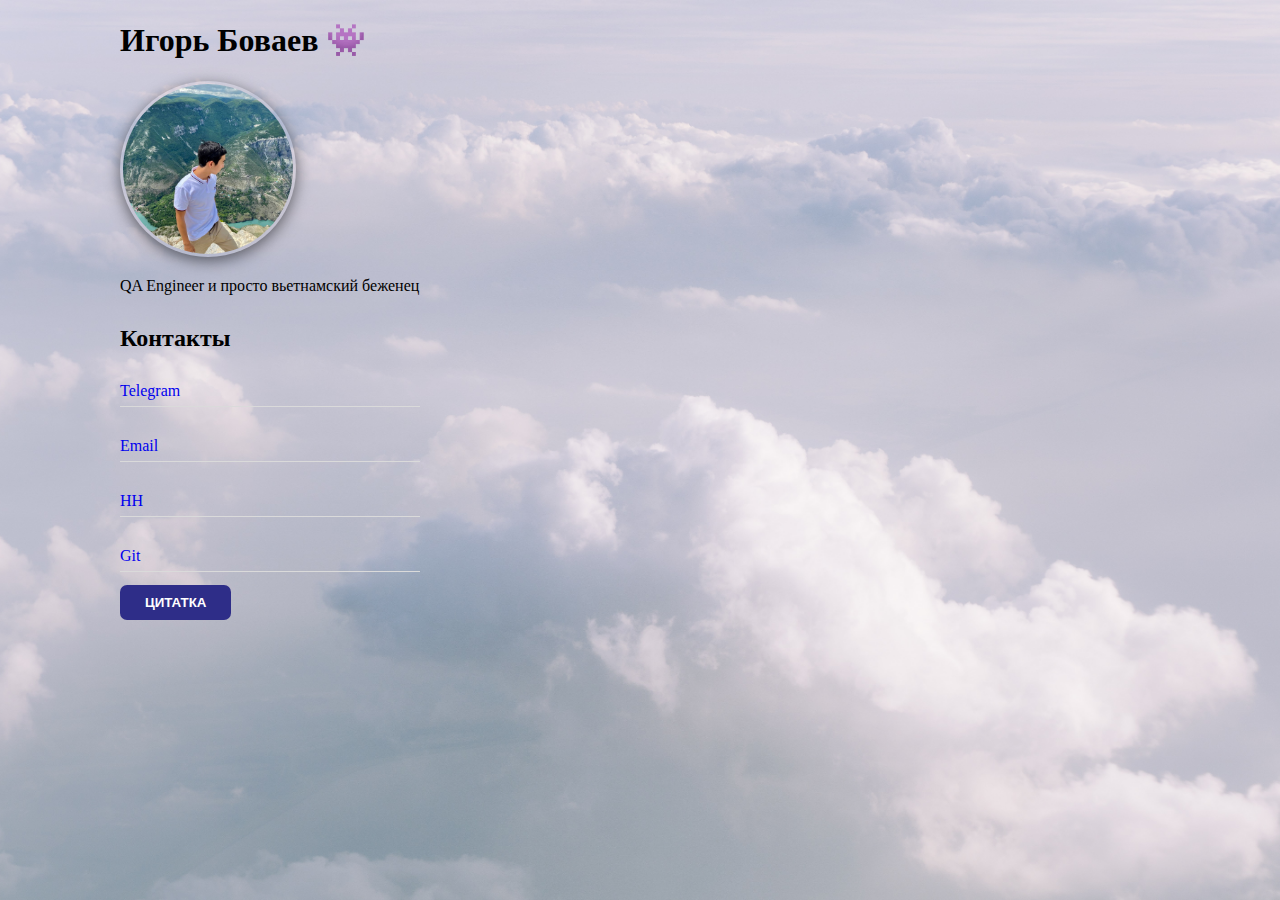
==== index.html @ 06fd717e "Add files via upload" ====
<!DOCTYPE html>
<html>
<head> 
	<meta http-equiv="Content-Type" content="text/html; charset=utf-8">
	<title>Igor Bovaev</title>
	<link rel="stylesheet" href="main.css">
	<link rel="shortcut icon" type="image/x-icon" href="favicon.ico">
</head>

<body class="container">

		<h1>Игорь Боваев 👾</h1>

		<div class="item">
			<img class="photo" src="me2.png" width="170" height="170" alt="Фото">
		</div>

			<p>QA Engineer и просто вьетнамский беженец</p>

			<h2>Контакты</h2>

			<div class="contacts">

				<a href="http://t.me/kidneyshot">Telegram</a> 
				<br>
				<a href="mailto:bovaev.i@yandex.ru">Email</a>
				<br>
				<a href="https://hh.ru/resume/56a37b03ff0afbaf2a0039ed1f335a79665246">HH</a>
				<br>
				<a href="https://github.com/qabovaev">Git</a>
			</div>
				<style type="text/css"> 
  button[name="run_script"] { 
    border: none;
    border-radius: 7px;
    padding: 10px 25px;
    background: #2e2d88;
    cursor: pointer;
    text-transform: uppercase;
    font-weight: bold;
    color: white;
  }
  button[name="run_script"]:hover { 
    background: #796878
  } 
</style>
<button type="button" name="run_script">Цитатка</button>
				<script type="text/javascript" src="js.js"></script>

</body>

</html>
---- main.css ----
<style>
@import url('https://fonts.googleapis.com/css2?family=Montserrat&display=swap');
</style>

body {
  font-family: Montserrat, sans-serif;
}
body {
  background-image: url("back.jpg");
  background-repeat: no-repeat;
  background-position: center center;
  background-attachment: fixed;
  background-size: cover;
}

.container {
  padding: 0 40px;
  margin-left: 80px;
}

a {
  display: block;
  text-decoration:none;
  margin-bottom: 1.2em;
  position: relative;
}

 
a:hover {
  color:  #796878;
}

a::after {
  content: '';
  position: absolute;
  left: 0;
  right: 0;
  transform: translateY(1.5em);
  border-bottom: 1px solid #dadada;
  width: 300px;
}

h1 {
  font-size: 2em;
}

h2 {
  font-size: 1.5em;
  margin: 1.25em 0;
}

.photo {
  border-radius: 100px;
 
  border: 3px solid transparent;
 
  box-shadow: 0 4px 15px 0px rgba(0, 0, 0, 0.52);
  object-fit: cover;
}

.photo:hover {
  border: 3px solid #796878;
}
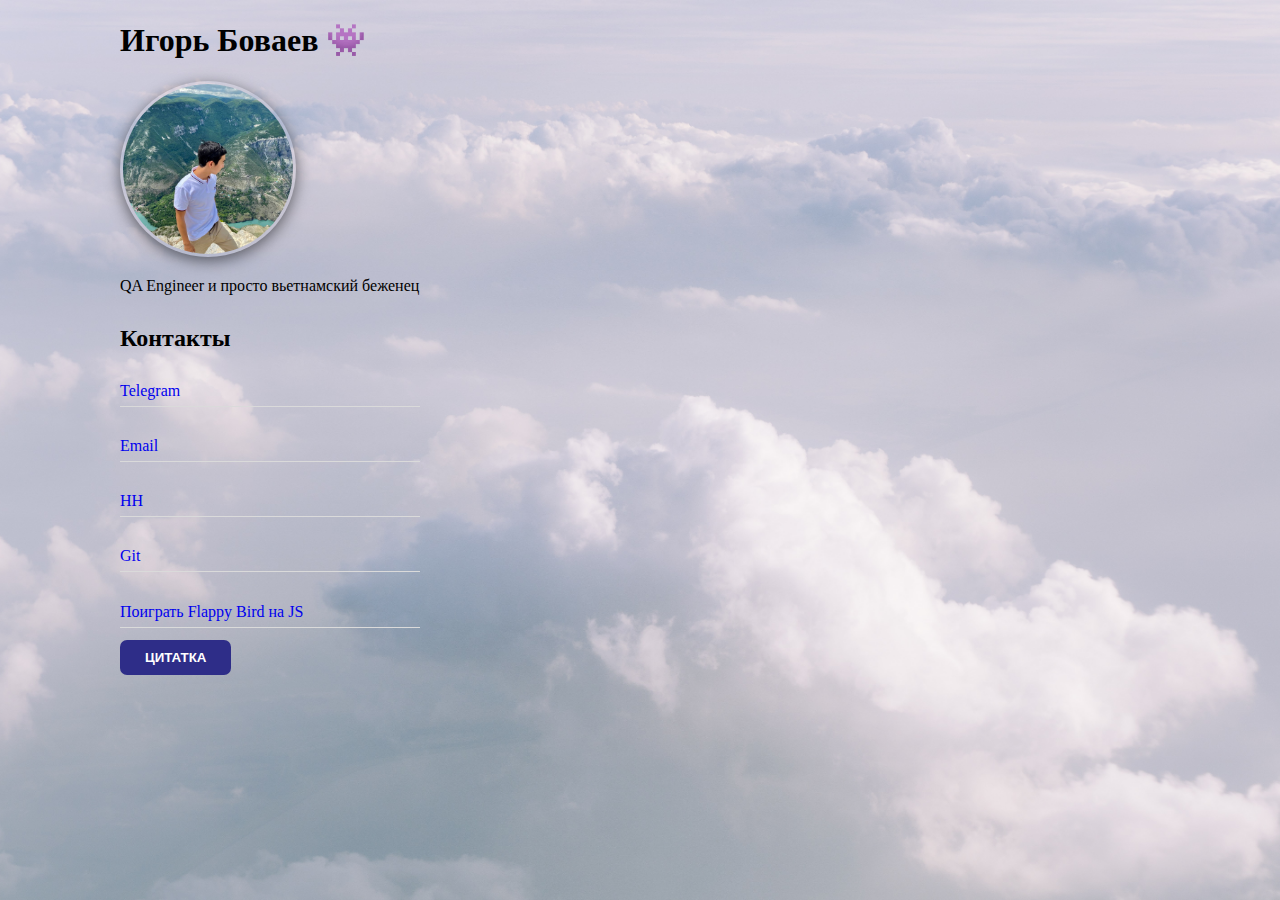
==== commit ebf6d5a1: "Update index.html" ====
--- a/index.html
+++ b/index.html
@@ -28,6 +28,8 @@
 				<a href="https://hh.ru/resume/56a37b03ff0afbaf2a0039ed1f335a79665246">HH</a>
 				<br>
 				<a href="https://github.com/qabovaev">Git</a>
+				<br>
+				<a href="http://qabovaev.github.io/angryflappybird/">Поиграть Flappy Bird на JS</a>
 			</div>
 				<style type="text/css"> 
   button[name="run_script"] { 
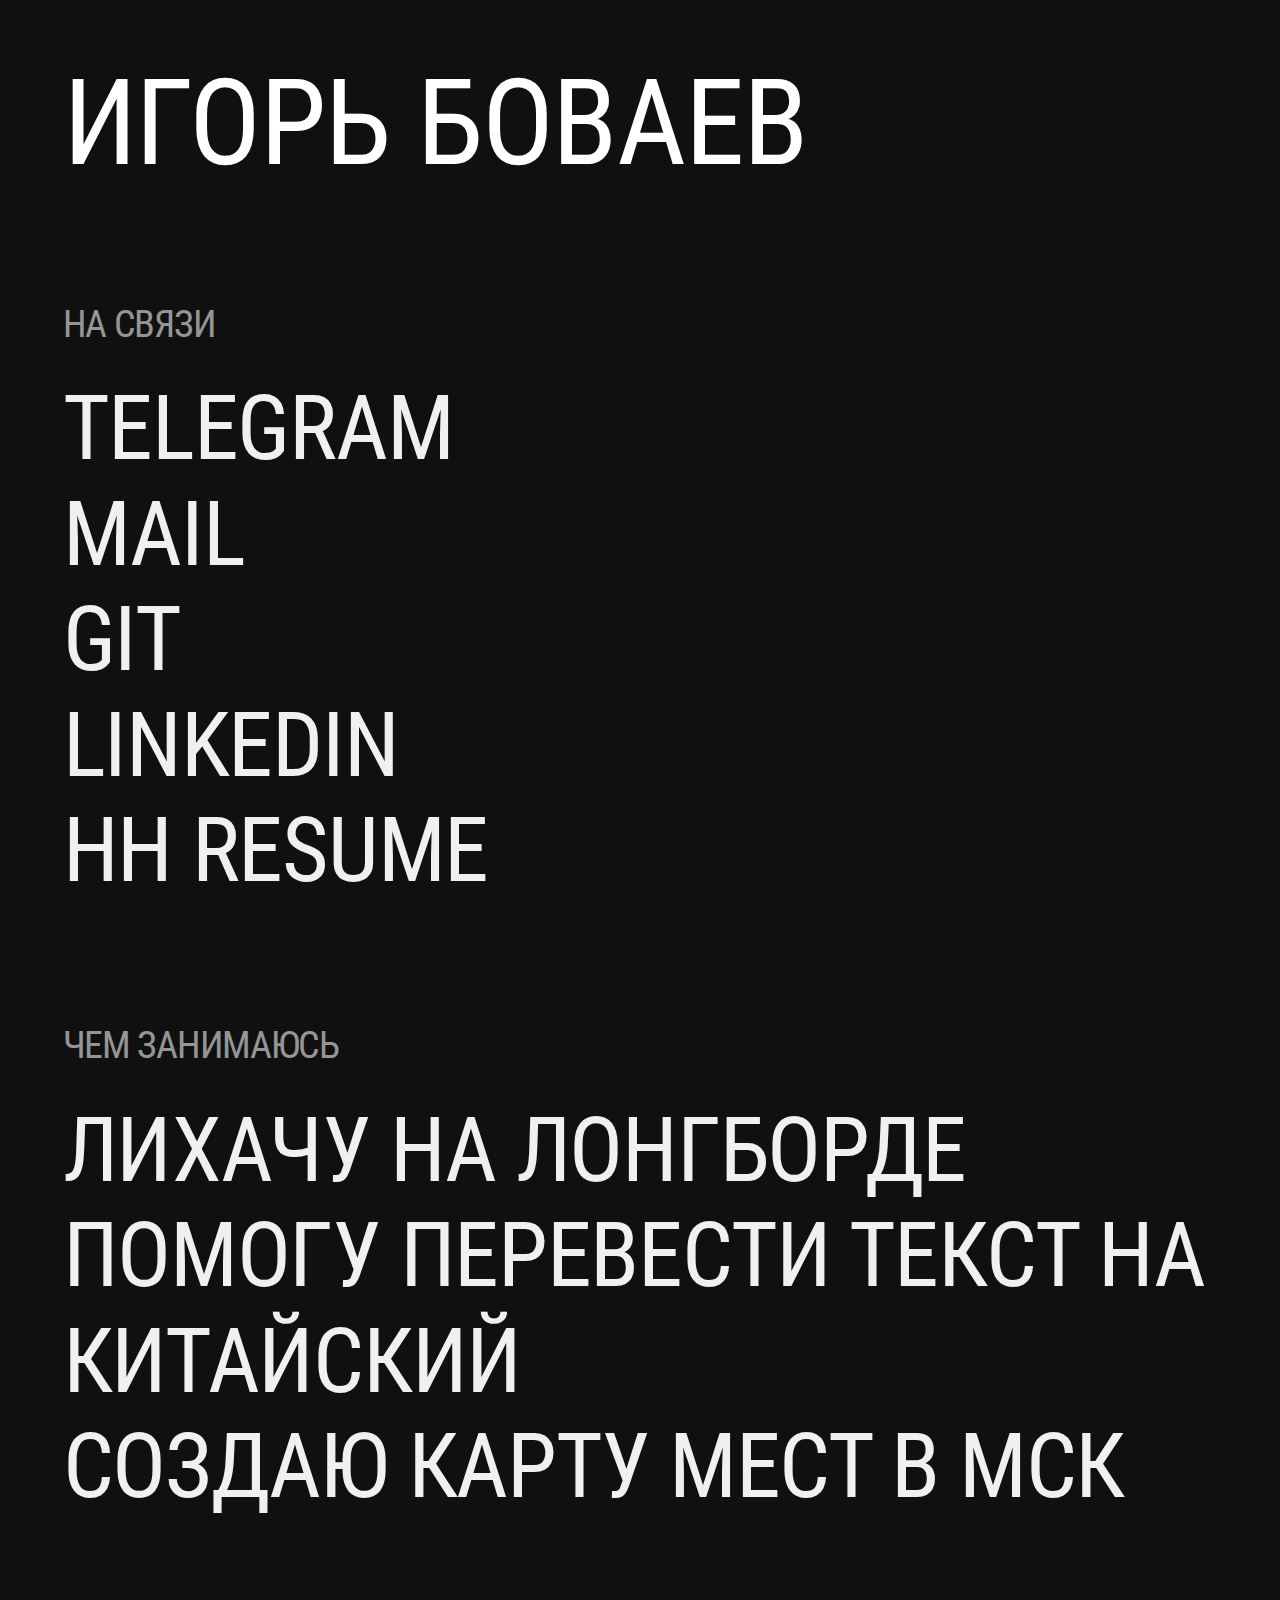
==== commit f801e8ef: "Add files via upload" ====
--- a/index.html
+++ b/index.html
@@ -1,54 +1,73 @@
-<!DOCTYPE html>
-<html>
-<head> 
-	<meta http-equiv="Content-Type" content="text/html; charset=utf-8">
-	<title>Igor Bovaev</title>
-	<link rel="stylesheet" href="main.css">
-	<link rel="shortcut icon" type="image/x-icon" href="favicon.ico">
-</head>
-
-<body class="container">
-
-		<h1>Игорь Боваев 👾</h1>
-
-		<div class="item">
-			<img class="photo" src="me2.png" width="170" height="170" alt="Фото">
-		</div>
-
-			<p>QA Engineer и просто вьетнамский беженец</p>
-
-			<h2>Контакты</h2>
-
-			<div class="contacts">
-
-				<a href="http://t.me/kidneyshot">Telegram</a> 
-				<br>
-				<a href="mailto:bovaev.i@yandex.ru">Email</a>
-				<br>
-				<a href="https://hh.ru/resume/56a37b03ff0afbaf2a0039ed1f335a79665246">HH</a>
-				<br>
-				<a href="https://github.com/qabovaev">Git</a>
-				<br>
-				<a href="http://qabovaev.github.io/angryflappybird/">Поиграть Flappy Bird на JS</a>
-			</div>
-				<style type="text/css"> 
-  button[name="run_script"] { 
-    border: none;
-    border-radius: 7px;
-    padding: 10px 25px;
-    background: #2e2d88;
-    cursor: pointer;
-    text-transform: uppercase;
-    font-weight: bold;
-    color: white;
-  }
-  button[name="run_script"]:hover { 
-    background: #796878
-  } 
-</style>
-<button type="button" name="run_script">Цитатка</button>
-				<script type="text/javascript" src="js.js"></script>
-
-</body>
-
-</html>
+<!DOCTYPE html>
+<html lang="en">
+  <head>
+    <meta charset="UTF-8" />
+    <!--
+      Следующий мета тег "viewport" очень важен для правильного отображения "отзывчивых сайтов" на разных устройствах.
+      Браузеры хотят быть очень услужливыми и пытатться помочь нам, отображая сайты совсем не так, как нужно.
+      Совсем как "Двое из ларца"
+
+      Например - попытаться отобразить всю страницу разом, хотя она должна прокручиваться на 10 экранов,
+      или увеличить шрифт непонятным образом, когда мы переворачиваем телефон горизонтально 
+      1. width=device-with - говорит браузеру "дружище, ширина моей страницы ровно такая, какой ширины твой экран.
+      Не надо ничего подгонять, я сам этим займусь"
+      2. initial-scale=1 - говорит браузеру "не вздумай ничего приближать/отдалять по своему усмотрению, я сам
+      озабочусь тем, чтобы при разной ширине всё отображалось хорошо"
+
+      https://www.w3schools.com/css/css_rwd_viewport.asp
+    -->
+    <meta name="viewport" content="width=device-width, initial-scale=1" />
+
+       <!--
+    Тайтл отобржается как название закладки в барузере
+    -->
+    <title>Ииигорь</title>
+    <link rel="icon" href="./favicon.ico" type="image/x-icon" sizes="any" />
+    <link rel="stylesheet" href="./normalize.css" />
+    <link rel="stylesheet" href="./style.css" />
+  </head>
+  <body>
+    <div class="name">ИГОРЬ БОВАЕВ</div>
+
+    <div class="block">
+      <div class="block-title">на связи</div>
+      <div class="block-entries">
+        <div class="entry">
+          <a href="http://t.me/kidneyshot" target="_blank">telegram</a>
+        </div>
+        <div class="entry">
+          <a href="mailto:bovaev.i@yandex.ru">mail</a>
+        </div>
+        <div class="entry">
+          <a href="https://github.com/qabovaev" target="_blank">git</a>
+        </div>
+        <div class="entry">
+          <a href="https://www.linkedin.com/in/igorbovaev/" target="_blank">linkedin</a>
+        </div>
+        <div class="entry">
+          <a href="https://hh.ru/resume/56a37b03ff0afbaf2a0039ed1f335a79665246" target="_blank">hh resume</a>
+        </div>
+      </div>
+    </div>
+
+    <div class="block">
+      <div class="block-title">чем занимаюсь</div>
+      <div class="entry">
+        <a href="https://instagram.com/kidneyshot/" target="_blank"> лихачу на лонгборде </a>
+      </div>
+      <div class="entry">
+        <a
+          href="http://t.me/kidneyshot"
+          target="_blank">помогу перевести текст на китайский </a>
+      </div>
+      <div class="entry">
+        <a
+          href="https://www.google.com/maps/d/edit?mid=1lVTPZVywL-fuG8musq09CWQWxcMS2FE0&ll=55.74698933198479%2C37.62036627521297&z=14"
+          target="_blank"
+        >
+          создаю карту мест в мск
+        </a>
+      </div>
+    </div>
+  </body>
+</html>
--- a/style.css
+++ b/style.css
@@ -0,0 +1,132 @@
+@import url("https://fonts.googleapis.com/css2?family=Roboto+Condensed:wght@400&display=swap");
+
+
+* {
+  margin: 0;
+  padding: 0;
+  box-sizing: border-box;
+  text-transform: uppercase;
+}
+:root {
+  --text-color: #f0f0f0;
+  --gray-color: rgba(240, 240, 240, 0.6);
+  --background-color: #101010;
+}
+
+html {
+  cursor: url("./cat_default.png") 40 45, auto;
+}
+
+body {
+  padding: 10vw 3.333vw;
+  padding-bottom: 13.333vw;
+  font-family: "Roboto Condensed", sans-serif;
+  font-weight: 400;
+  letter-spacing: -0.1vw;
+  background-color: var(--background-color);
+  color: white;
+
+  /* 
+  Меняем стандартный курсор на милого котика, а так как котик у нас круглый,
+  а стрелка мыши срабатывает самым верхним углом (там её хотспот), а с котиком это 
+  неудобно - перенесём хотспот на его нос - просто сместим top-left хотспота в пикселях
+  в центр мордочки
+  
+  https://developer.mozilla.org/en-US/docs/Web/CSS/cursor
+  */
+}
+
+/*
+Вёрстка в проекте mobile-first - сперва мы указываем все размеры и свойства для 
+мобильного отображения (viewport), потом с помощью медиа-query ниже меняем их на 
+больших экранах
+
+https://developer.mozilla.org/ru/docs/Web/CSS/@media
+*/
+.name {
+  font-size: 12.778vw;
+  line-height: 100%;
+}
+
+.block {
+  margin-top: 13.333vw;
+}
+
+.block-title {
+  color: rgba(240, 240, 240, 0.6);
+  line-height: 5.208vw;
+  font-size: 4.444vw;
+  margin-bottom: 3.333vw;
+}
+
+.entry {
+  line-height: 7.814vw;
+  font-size: 6.667vw;
+  margin-bottom: 1.667vw;
+}
+
+a {
+  text-decoration: none;
+  color: var(--text-color);
+  cursor: url("./cat_link.png") 40 45, auto;
+}
+
+a:hover {
+  color: var(--gray-color);
+}
+
+@media screen and (min-width: 1024px) {
+  body {
+    padding: 4.883vw;
+    padding-bottom: 9.375vw;
+  }
+
+  .name {
+    font-size: 9.375vw;
+  }
+
+  .block {
+    margin-top: 9.375vw;
+  }
+
+  .block-title {
+    line-height: 3.434vw;
+    font-size: 2.93vw;
+    margin-bottom: 2.344vw;
+  }
+
+  .entry {
+    line-height: 8.24vw;
+    font-size: 7.031vw;
+    margin-bottom: 0;
+  }
+}
+
+/* query 1440px */
+
+@media screen and (min-width: 1440px) {
+  body {
+    padding: 3.472vw;
+    padding-bottom: 8.333vw;
+  }
+
+  .name {
+    font-size: 10vw;
+    margin-bottom: 1.667vw;
+  }
+
+  .block {
+    margin-top: 8.333vw;
+  }
+
+  .block-title {
+    line-height: 3.906vw;
+    font-size: 3.333vw;
+    margin-bottom: 2.5vw;
+  }
+
+  .entry {
+    line-height: 7.813vw;
+    font-size: 6.667vw;
+  }
+}
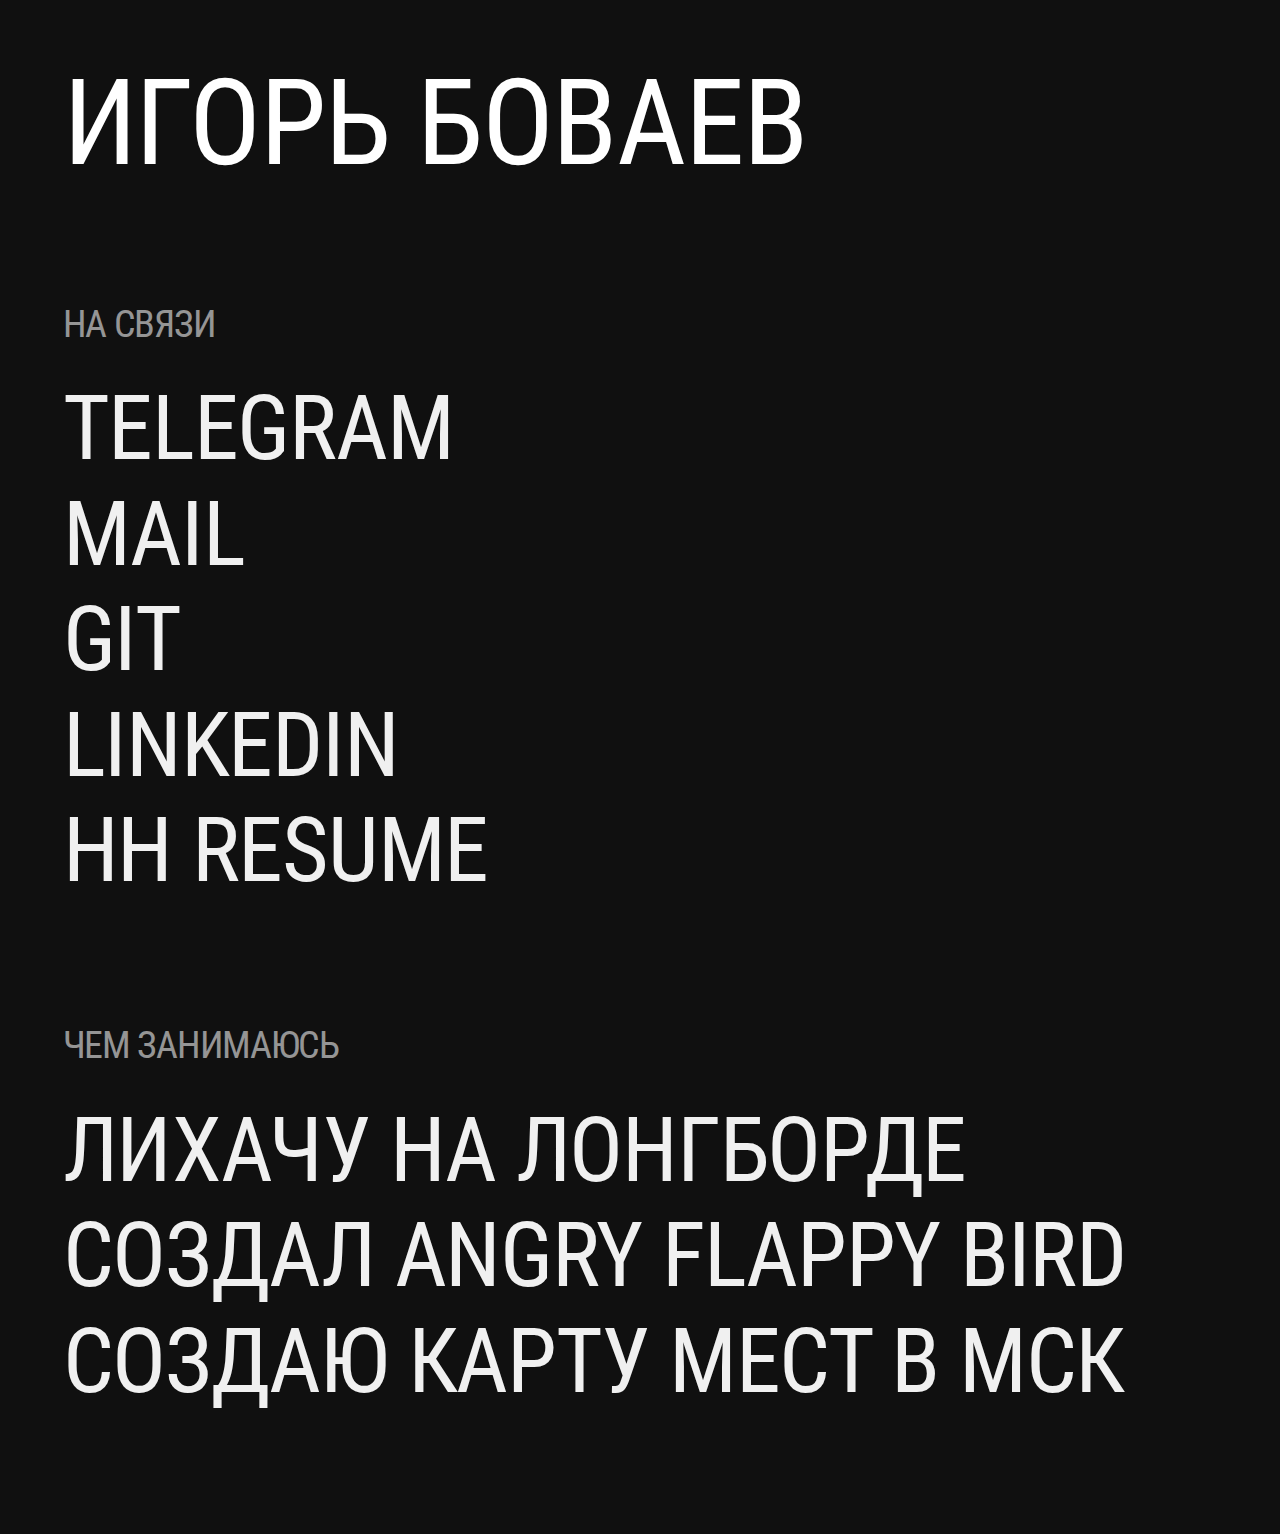
==== commit 4cc73721: "Add files via upload" ====
--- a/index.html
+++ b/index.html
@@ -2,25 +2,10 @@
 <html lang="en">
   <head>
     <meta charset="UTF-8" />
-    <!--
-      Следующий мета тег "viewport" очень важен для правильного отображения "отзывчивых сайтов" на разных устройствах.
-      Браузеры хотят быть очень услужливыми и пытатться помочь нам, отображая сайты совсем не так, как нужно.
-      Совсем как "Двое из ларца"
 
-      Например - попытаться отобразить всю страницу разом, хотя она должна прокручиваться на 10 экранов,
-      или увеличить шрифт непонятным образом, когда мы переворачиваем телефон горизонтально 
-      1. width=device-with - говорит браузеру "дружище, ширина моей страницы ровно такая, какой ширины твой экран.
-      Не надо ничего подгонять, я сам этим займусь"
-      2. initial-scale=1 - говорит браузеру "не вздумай ничего приближать/отдалять по своему усмотрению, я сам
-      озабочусь тем, чтобы при разной ширине всё отображалось хорошо"
-
-      https://www.w3schools.com/css/css_rwd_viewport.asp
-    -->
     <meta name="viewport" content="width=device-width, initial-scale=1" />
 
-       <!--
-    Тайтл отобржается как название закладки в барузере
-    -->
+      
     <title>Ииигорь</title>
     <link rel="icon" href="./favicon.ico" type="image/x-icon" sizes="any" />
     <link rel="stylesheet" href="./normalize.css" />
@@ -57,8 +42,8 @@
       </div>
       <div class="entry">
         <a
-          href="http://t.me/kidneyshot"
-          target="_blank">помогу перевести текст на китайский </a>
+          href="https://qabovaev.github.io/angryflappybird/"
+          target="_blank"> создал angry flappy bird </a>
       </div>
       <div class="entry">
         <a
